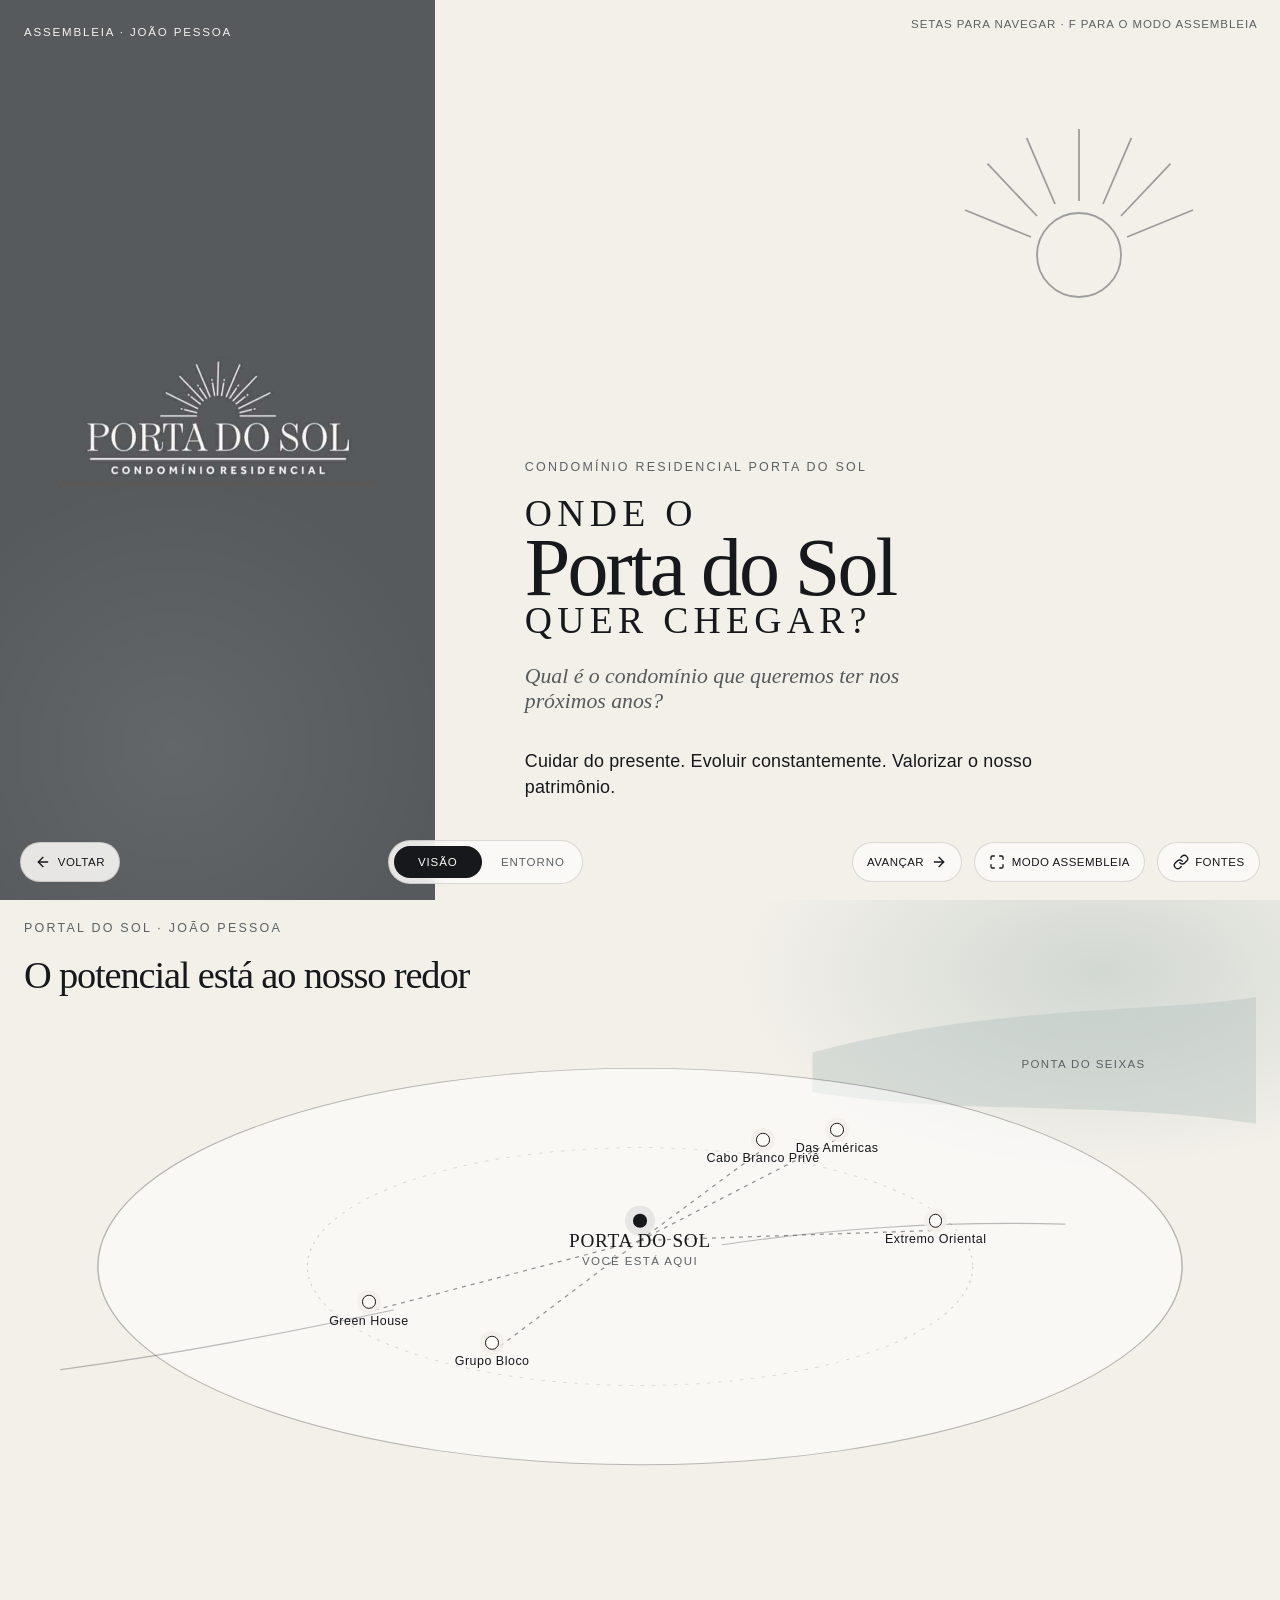
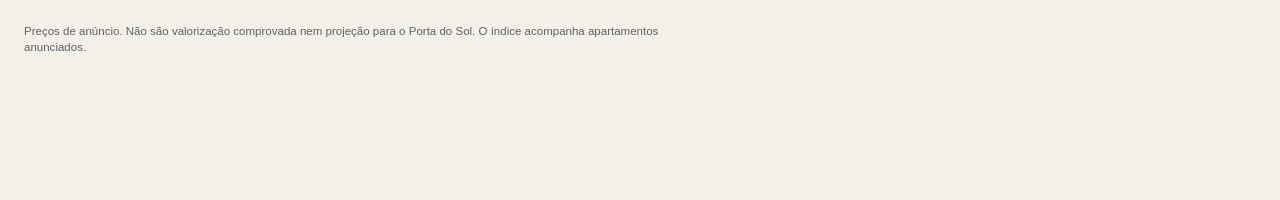
==== apresentacao/index.html @ 70b4ea30 "inicio" ====
<!DOCTYPE html>
<html lang="pt-BR">
<head>
  <meta charset="UTF-8">
  <meta name="viewport" content="width=device-width, initial-scale=1">
  <title>Porta do Sol · Assembleia</title>
  <link rel="stylesheet" href="css/tokens.css">
  <link rel="stylesheet" href="css/base.css">
  <link rel="stylesheet" href="css/screens.css">
</head>
<body>
  <p class="hint">Setas para navegar · F para o modo assembleia</p>

  <main>
    <section class="screen screen-visao" id="visao" aria-label="Onde o Porta do Sol quer chegar">
      <div class="brand-panel">
        <p class="brand-kicker">Assembleia · João Pessoa</p>
        <img class="brand-mark" src="assets/logo-placa.png" alt="Porta do Sol, Condomínio Residencial">
      </div>
      <div class="copy-panel">
        <svg class="sun" viewBox="0 0 200 160" aria-hidden="true">
          <circle cx="100" cy="128" r="28"></circle>
          <line x1="132" y1="116" x2="176" y2="98"></line>
          <line x1="128" y1="102" x2="164" y2="64"></line>
          <line x1="116" y1="94" x2="140" y2="38"></line>
          <line x1="100" y1="92" x2="100" y2="22"></line>
          <line x1="84" y1="94" x2="60" y2="38"></line>
          <line x1="72" y1="102" x2="36" y2="64"></line>
          <line x1="68" y1="116" x2="24" y2="98"></line>
        </svg>
        <p class="eyebrow">Condomínio Residencial Porta do Sol</p>
        <h1>
          <span class="line-soft">Onde o</span>
          <span class="line-name">Porta do Sol</span>
          <span class="line-soft">quer chegar?</span>
        </h1>
        <p class="question">Qual é o condomínio que queremos ter nos próximos anos?</p>
        <p class="complement">Cuidar do presente. Evoluir constantemente. Valorizar o nosso patrimônio.</p>
      </div>
    </section>

    <section class="screen screen-entorno" id="entorno" aria-label="O potencial está ao nosso redor">
      <header class="entorno-head">
        <div>
          <p class="eyebrow">Portal do Sol · João Pessoa</p>
          <h2>O potencial está ao nosso redor</h2>
        </div>
      </header>

      <div class="stage" id="stage">
        <svg class="territory" viewBox="0 0 1000 640" preserveAspectRatio="none" aria-hidden="true">
          <path class="coast" d="M640 70 C780 10 920 20 1000 0 L1000 160 C880 130 760 150 640 120 Z"></path>
          <ellipse class="land" cx="500" cy="340" rx="440" ry="250"></ellipse>
          <ellipse class="ring" cx="500" cy="340" rx="270" ry="150"></ellipse>
          <path class="avenue" d="M30 470 C220 430 360 370 500 330 S780 270 990 300"></path>
        </svg>
        <p class="anchor" id="anchor"></p>
        <button class="here" id="here" type="button">
          <span class="here-mark"></span>
          <strong>Porta do Sol</strong>
          <small>Você está aqui</small>
        </button>
        <div id="points"></div>
        <svg class="links" id="links" aria-hidden="true"></svg>

        <aside class="panel" id="panel" hidden>
          <div class="frame" id="panel-frame" hidden>
            <img id="panel-photo" alt="">
          </div>
          <div class="photo-nav" id="photo-nav" hidden>
            <button type="button" id="photo-prev">Anterior</button>
            <span id="photo-count"></span>
            <button type="button" id="photo-next">Próxima</button>
          </div>
          <div class="panel-top">
            <h3 id="panel-title" tabindex="-1"></h3>
            <button class="icon-btn" id="panel-close" type="button" aria-label="Fechar">
              <i data-lucide="x"></i>
            </button>
          </div>
          <p class="distance" id="panel-distance"></p>
          <p class="fact" id="panel-fact"></p>
          <p class="address" id="panel-address"></p>
          <p class="distance-note" id="panel-note"></p>
        </aside>
      </div>

      <div class="dock">
        <div>
          <div class="stats" id="stats"></div>
          <p class="method">Preços de anúncio. Não são valorização comprovada nem projeção para o Porta do Sol. O índice acompanha apartamentos anunciados.</p>
        </div>
        <div class="closing" aria-live="polite">
          <p class="closing-a">O entorno está evoluindo.</p>
          <p class="closing-b">E o Porta do Sol?</p>
          <p class="closing-c">Nosso potencial também depende da forma como cuidamos e evoluímos o que já temos.</p>
        </div>
        <div class="vision">
          <ol class="chain">
            <li>Condomínio menor</li>
            <li>Intervenções mais direcionadas</li>
            <li>Melhorias mais perceptíveis</li>
            <li>Melhor experiência</li>
            <li>Patrimônio mais bem cuidado</li>
          </ol>
          <p class="chain-note">Visão de evolução. Não é garantia de valorização financeira.</p>
          <button class="replay" id="replay" type="button">Rever a entrada</button>
        </div>
      </div>
    </section>
  </main>

  <div class="chrome">
    <button class="nav-btn" id="prev-btn" type="button">
      <i data-lucide="arrow-left"></i>
      <span>Voltar</span>
    </button>
    <nav class="dots" aria-label="Telas">
      <button type="button" data-go="visao">Visão</button>
      <button type="button" data-go="entorno">Entorno</button>
    </nav>
    <button class="nav-btn" id="next-btn" type="button">
      <span>Avançar</span>
      <i data-lucide="arrow-right"></i>
    </button>
    <button class="ghost-btn" id="assembly-btn" type="button" aria-pressed="false">
      <i data-lucide="maximize"></i>
      <span>Modo assembleia</span>
    </button>
    <button class="ghost-btn" id="sources-btn" type="button">
      <i data-lucide="link"></i>
      <span>Fontes</span>
    </button>
  </div>

  <dialog class="dialog" id="sources" aria-labelledby="sources-title">
    <div class="dialog-head">
      <h2 id="sources-title">Fontes</h2>
      <button class="icon-btn" id="sources-close" type="button" aria-label="Fechar fontes">
        <i data-lucide="x"></i>
      </button>
    </div>
    <div class="dialog-body" id="source-list"></div>
  </dialog>

  <script src="vendor/lucide.min.js"></script>
  <script src="js/data.js"></script>
  <script src="js/motion.js"></script>
  <script src="js/navigation.js"></script>
  <script src="js/app.js"></script>
</body>
</html>
---- apresentacao/css/tokens.css ----
:root {
  --ink: #16181b;
  --plate: #565a5d;
  --plate-deep: #45494c;
  --paper: #f3f0ea;
  --paper-2: #e7e2d9;
  --white: #fbfaf7;
  --muted: #5c6164;
  --line: rgba(22, 24, 27, 0.14);
  --line-strong: rgba(22, 24, 27, 0.28);
  --sea: #d5ddd8;
  --sea-deep: #b7c4be;
  --sand: #efe6d8;
  --shadow: 0 24px 60px rgba(22, 24, 27, 0.12);
  --serif: "Palatino Linotype", Palatino, "Iowan Old Style", Georgia, serif;
  --sans: "Segoe UI", "Helvetica Neue", sans-serif;
  --ease: cubic-bezier(0.22, 0.7, 0.2, 1);
  --chrome: 4.5rem;
}
---- apresentacao/css/base.css ----
*,
*::before,
*::after {
  box-sizing: border-box;
}

html {
  scroll-snap-type: y mandatory;
  scroll-behavior: smooth;
  background: var(--paper);
  color: var(--ink);
}

body {
  margin: 0;
  min-height: 100vh;
  font-family: var(--sans);
  background:
    radial-gradient(1200px 500px at 80% -10%, rgba(213, 221, 216, 0.7), transparent 60%),
    var(--paper);
}

button,
a {
  font: inherit;
  color: inherit;
}

button {
  cursor: pointer;
  background: none;
  border: 0;
  padding: 0;
}

img {
  max-width: 100%;
  display: block;
}

:focus-visible {
  outline: 2px solid var(--ink);
  outline-offset: 3px;
}

.chrome {
  position: fixed;
  z-index: 20;
  left: 1.25rem;
  right: 1.25rem;
  bottom: 1rem;
  display: flex;
  align-items: center;
  gap: 0.75rem;
  pointer-events: none;
}

.chrome > * {
  pointer-events: auto;
}

.nav-btn,
.ghost-btn {
  height: 2.5rem;
  padding: 0 0.9rem;
  border-radius: 999px;
  background: rgba(251, 250, 247, 0.88);
  border: 1px solid var(--line);
  backdrop-filter: blur(10px);
  display: inline-flex;
  align-items: center;
  gap: 0.4rem;
  letter-spacing: 0.04em;
  text-transform: uppercase;
  font-size: 0.72rem;
}

.nav-btn svg,
.ghost-btn svg {
  width: 1rem;
  height: 1rem;
}

.dots {
  margin: 0 auto;
  display: flex;
  gap: 0.4rem;
  padding: 0.3rem;
  border-radius: 999px;
  background: rgba(251, 250, 247, 0.88);
  border: 1px solid var(--line);
  backdrop-filter: blur(10px);
}

.dots button {
  min-width: 5.5rem;
  height: 2rem;
  padding: 0 0.8rem;
  border-radius: 999px;
  font-size: 0.72rem;
  letter-spacing: 0.08em;
  text-transform: uppercase;
  color: var(--muted);
}

.dots button[aria-current="true"] {
  background: var(--ink);
  color: var(--white);
}

.hint {
  position: fixed;
  top: 1.1rem;
  right: 1.4rem;
  z-index: 20;
  margin: 0;
  font-size: 0.72rem;
  letter-spacing: 0.08em;
  text-transform: uppercase;
  color: var(--muted);
}

.dialog {
  width: min(640px, calc(100vw - 2rem));
  border: 0;
  border-radius: 1.25rem;
  padding: 0;
  background: var(--white);
  color: var(--ink);
  box-shadow: var(--shadow);
}

.dialog::backdrop {
  background: rgba(22, 24, 27, 0.46);
}

.dialog-head,
.dialog-body {
  padding: 1.25rem 1.4rem;
}

.dialog-head {
  display: flex;
  justify-content: space-between;
  align-items: center;
  border-bottom: 1px solid var(--line);
}

.dialog-head h2 {
  margin: 0;
  font-family: var(--serif);
  font-size: 1.6rem;
  font-weight: 500;
}

.dialog-body {
  max-height: min(70vh, 640px);
  overflow: auto;
}

.source + .source {
  margin-top: 1.1rem;
  padding-top: 1.1rem;
  border-top: 1px solid var(--line);
}

.source h3 {
  margin: 0 0 0.25rem;
  font-size: 1rem;
}

.source p {
  margin: 0.2rem 0;
  color: var(--muted);
  font-size: 0.92rem;
  line-height: 1.45;
}

.source a {
  color: var(--ink);
}

body.is-assembly .hint,
body.is-assembly #sources-btn,
body.is-assembly .nav-btn span,
body.is-assembly .ghost-btn span {
  display: none;
}

body.is-assembly .nav-btn,
body.is-assembly .ghost-btn {
  width: 2.75rem;
  padding: 0;
  justify-content: center;
}

body.is-assembly .dots button {
  min-width: 0;
  width: 0.7rem;
  height: 0.7rem;
  padding: 0;
  font-size: 0;
  background: transparent;
  border: 1px solid var(--ink);
}

body.is-assembly .dots button[aria-current="true"] {
  background: var(--ink);
}

@media (max-width: 800px) {
  .nav-btn span,
  .ghost-btn span {
    display: none;
  }

  .nav-btn,
  .ghost-btn {
    width: 2.5rem;
    padding: 0;
    justify-content: center;
  }

  .hint {
    display: none;
  }
}

@media (prefers-reduced-motion: reduce) {
  html {
    scroll-behavior: auto;
  }
}
---- apresentacao/css/screens.css ----
.screen {
  position: relative;
  height: 100vh;
  height: 100dvh;
  scroll-snap-align: start;
  scroll-snap-stop: always;
  overflow: hidden;
}

.screen-visao {
  display: grid;
  grid-template-columns: minmax(260px, 34vw) 1fr;
  background: var(--paper);
}

.brand-panel {
  position: relative;
  display: grid;
  grid-template-rows: auto 1fr;
  align-items: center;
  padding: 1.6rem 1.5rem 6rem;
  background: var(--plate);
  color: #f4f2ee;
  overflow: hidden;
}

.brand-panel::before {
  content: "";
  position: absolute;
  width: 140%;
  height: 70%;
  left: -30%;
  bottom: -18%;
  background: radial-gradient(circle, rgba(255, 255, 255, 0.08), transparent 62%);
  pointer-events: none;
}

.brand-kicker {
  position: relative;
  margin: 0;
  align-self: start;
  letter-spacing: 0.16em;
  text-transform: uppercase;
  font-size: 0.72rem;
}

.brand-mark {
  position: relative;
  width: min(100%, 320px);
  margin: 0 auto;
}

.sun {
  position: absolute;
  width: min(38vh, 300px);
  right: 6%;
  top: 7%;
  opacity: 0.55;
  pointer-events: none;
}

.sun circle,
.sun line {
  fill: none;
  stroke: var(--plate);
  stroke-width: 1.2;
}

.sun line {
  stroke-dasharray: 48;
  stroke-dashoffset: 48;
}

.copy-panel {
  position: relative;
  display: flex;
  flex-direction: column;
  justify-content: flex-end;
  padding: 8vh 7vw 11vh;
}

.eyebrow {
  margin: 0 0 1.4rem;
  letter-spacing: 0.18em;
  text-transform: uppercase;
  font-size: 0.78rem;
  color: var(--muted);
}

.screen-visao h1 {
  margin: 0;
  font-family: var(--serif);
  font-weight: 500;
  font-size: clamp(3.1rem, 6.4vw, 6.6rem);
  line-height: 0.9;
  letter-spacing: -0.035em;
}

.screen-visao h1 span {
  display: block;
}

.screen-visao h1 .line-soft {
  font-size: 0.46em;
  letter-spacing: 0.14em;
  text-transform: uppercase;
  font-weight: 500;
}

.question {
  max-width: 28rem;
  margin: 1.6rem 0 0;
  font-family: var(--serif);
  font-style: italic;
  font-size: clamp(1.15rem, 1.7vw, 1.45rem);
  color: var(--plate);
}

.complement {
  margin: 2.2rem 0 0;
  max-width: 36rem;
  font-size: clamp(1rem, 1.4vw, 1.2rem);
  letter-spacing: 0.01em;
  line-height: 1.45;
}

.screen-visao.is-in .line-soft,
.screen-visao.is-in .line-name,
.screen-visao.is-in .question,
.screen-visao.is-in .complement,
.screen-visao.is-in .eyebrow {
  animation: rise 0.9s var(--ease) both;
}

.screen-visao.is-in .line-name { animation-delay: 0.12s; }
.screen-visao.is-in .line-soft:last-of-type { animation-delay: 0.22s; }
.screen-visao.is-in .question { animation-delay: 0.38s; }
.screen-visao.is-in .complement { animation-delay: 0.52s; }

.screen-visao.is-in .sun line {
  animation: draw 1.5s var(--ease) forwards;
}

.screen-visao.is-in .sun line:nth-child(3) { animation-delay: 0.05s; }
.screen-visao.is-in .sun line:nth-child(4) { animation-delay: 0.1s; }
.screen-visao.is-in .sun line:nth-child(5) { animation-delay: 0.15s; }
.screen-visao.is-in .sun line:nth-child(6) { animation-delay: 0.2s; }
.screen-visao.is-in .sun line:nth-child(7) { animation-delay: 0.25s; }
.screen-visao.is-in .sun line:nth-child(8) { animation-delay: 0.3s; }
.screen-visao.is-in .sun line:nth-child(9) { animation-delay: 0.35s; }
.screen-visao.is-in .sun line:nth-child(10) { animation-delay: 0.4s; }

.screen-entorno {
  display: grid;
  grid-template-rows: auto 1fr auto;
  padding: 1.3rem 1.5rem 5.2rem;
  background:
    radial-gradient(520px 280px at 86% 8%, rgba(183, 196, 190, 0.55), transparent 70%),
    var(--paper);
}

.entorno-head {
  display: flex;
  justify-content: space-between;
  align-items: flex-end;
  gap: 1rem;
  padding-right: 8rem;
}

.entorno-head h2 {
  margin: 0.25rem 0 0;
  font-family: var(--serif);
  font-weight: 500;
  font-size: clamp(1.8rem, 3vw, 3rem);
  letter-spacing: -0.03em;
  line-height: 0.95;
}

.stage {
  position: relative;
  min-height: 0;
  margin: 0.2rem 0 0.4rem;
  overflow: hidden;
}

.territory {
  position: absolute;
  inset: 0;
  width: 100%;
  height: 100%;
}

.territory .land {
  fill: rgba(255, 255, 255, 0.55);
  stroke: var(--line-strong);
  stroke-width: 1.2;
}

.territory .ring {
  fill: none;
  stroke: rgba(22, 24, 27, 0.16);
  stroke-dasharray: 3 6;
}

.territory .coast {
  fill: rgba(183, 196, 190, 0.45);
  stroke: none;
}

.territory .avenue {
  fill: none;
  stroke: rgba(22, 24, 27, 0.28);
  stroke-width: 1.4;
  stroke-linecap: round;
  stroke-dasharray: 280;
  stroke-dashoffset: 280;
}

.screen-entorno.phase-map .avenue,
.screen-entorno.phase-points .avenue,
.screen-entorno.phase-stats .avenue,
.screen-entorno.phase-evoluindo .avenue,
.screen-entorno.phase-pergunta .avenue,
.screen-entorno.phase-fecho .avenue {
  animation: draw 1.6s var(--ease) forwards;
}

.here,
.point,
.anchor {
  position: absolute;
  transform: translate(-50%, -50%);
  z-index: 2;
}

.here {
  left: 50%;
  top: 48%;
  display: grid;
  justify-items: center;
  gap: 0.15rem;
  text-align: center;
  background: transparent;
}

.here-mark {
  width: 0.85rem;
  height: 0.85rem;
  border-radius: 50%;
  background: var(--ink);
  box-shadow: 0 0 0 8px rgba(22, 24, 27, 0.08);
}

.here strong {
  font-family: var(--serif);
  font-size: clamp(1rem, 1.5vw, 1.35rem);
  font-weight: 500;
  letter-spacing: 0.04em;
  text-transform: uppercase;
}

.here small,
.anchor {
  font-size: 0.72rem;
  letter-spacing: 0.12em;
  text-transform: uppercase;
  color: var(--muted);
}

.anchor {
  z-index: 1;
}

.point {
  display: grid;
  justify-items: center;
  gap: 0.28rem;
  width: 7.5rem;
  opacity: 0;
}

.point i,
.point .dot {
  width: 0.85rem;
  height: 0.85rem;
  border-radius: 50%;
  border: 1.5px solid var(--ink);
  background: var(--white);
  box-shadow: 0 0 0 5px rgba(243, 240, 234, 0.8);
}

.point span {
  font-size: 0.78rem;
  letter-spacing: 0.04em;
  line-height: 1.15;
  text-align: center;
}

.point.is-selected .dot,
.point:hover .dot,
.point:focus-visible .dot {
  background: var(--ink);
}

.screen-entorno.phase-points .point,
.screen-entorno.phase-stats .point,
.screen-entorno.phase-evoluindo .point,
.screen-entorno.phase-pergunta .point,
.screen-entorno.phase-fecho .point {
  animation: pop 0.55s var(--ease) forwards;
}

.links {
  position: absolute;
  inset: 0;
  width: 100%;
  height: 100%;
  pointer-events: none;
  z-index: 1;
}

.links line {
  stroke: var(--ink);
  stroke-width: 1.25;
  stroke-dasharray: 4 5;
  opacity: 0;
}

.links line.is-on {
  opacity: 0.45;
}

.dock {
  display: grid;
  grid-template-columns: 1.15fr 0.85fr;
  gap: 0.7rem 1rem;
  align-items: end;
}

.vision {
  grid-column: 1 / -1;
  display: flex;
  flex-wrap: wrap;
  align-items: baseline;
  gap: 0.35rem 0.8rem;
}

.stats {
  display: grid;
  grid-template-columns: repeat(3, 1fr);
  gap: 0.7rem;
}

.stat {
  padding: 0.75rem 0.8rem 0.7rem;
  background: rgba(251, 250, 247, 0.78);
  border: 1px solid var(--line);
  border-radius: 1rem;
  opacity: 0;
  transform: translateY(10px);
}

.screen-entorno.phase-stats .stat,
.screen-entorno.phase-evoluindo .stat,
.screen-entorno.phase-pergunta .stat,
.screen-entorno.phase-fecho .stat {
  animation: rise 0.6s var(--ease) forwards;
}

.screen-entorno.phase-stats .stat:nth-child(2),
.screen-entorno.phase-evoluindo .stat:nth-child(2),
.screen-entorno.phase-pergunta .stat:nth-child(2),
.screen-entorno.phase-fecho .stat:nth-child(2) { animation-delay: 0.12s; }

.screen-entorno.phase-stats .stat:nth-child(3),
.screen-entorno.phase-evoluindo .stat:nth-child(3),
.screen-entorno.phase-pergunta .stat:nth-child(3),
.screen-entorno.phase-fecho .stat:nth-child(3) { animation-delay: 0.24s; }

.stat strong {
  display: block;
  font-family: var(--serif);
  font-size: clamp(1.45rem, 2.2vw, 2.15rem);
  font-weight: 500;
  letter-spacing: -0.03em;
  line-height: 1;
}

.stat em,
.stat small {
  display: block;
  font-style: normal;
}

.stat em {
  margin-top: 0.35rem;
  font-size: 0.78rem;
  line-height: 1.3;
}

.stat small,
.method,
.chain-note,
.distance-note {
  color: var(--muted);
  font-size: 0.72rem;
  line-height: 1.35;
}

.stat a {
  color: var(--muted);
}

.method {
  margin: 0.45rem 0 0;
}

.closing p {
  margin: 0;
  opacity: 0;
  transform: translateY(8px);
}

.closing-a,
.closing-b {
  font-family: var(--serif);
  letter-spacing: -0.03em;
}

.closing-a {
  font-size: clamp(1.35rem, 2vw, 1.9rem);
}

.closing-b {
  margin-top: 0.2rem;
  font-size: clamp(1.7rem, 2.6vw, 2.4rem);
}

.closing-c {
  max-width: 34rem;
  margin-top: 0.45rem;
  font-size: 0.98rem;
  line-height: 1.4;
}

.chain {
  display: flex;
  flex-wrap: wrap;
  gap: 0.35rem 0.15rem;
  margin: 0.7rem 0 0;
  padding: 0;
  list-style: none;
  opacity: 0;
}

.chain li {
  font-size: 0.72rem;
  letter-spacing: 0.06em;
  text-transform: uppercase;
}

.chain li:not(:last-child)::after {
  content: "→";
  margin: 0 0.35rem;
  color: var(--muted);
}

.chain-note {
  margin: 0.3rem 0 0;
  opacity: 0;
}

.phase-evoluindo .closing-a,
.phase-pergunta .closing-a,
.phase-fecho .closing-a,
.phase-pergunta .closing-b,
.phase-fecho .closing-b,
.phase-fecho .closing-c,
.phase-fecho .chain,
.phase-fecho .chain-note {
  opacity: 1;
  transform: none;
  transition: opacity 0.7s var(--ease), transform 0.7s var(--ease);
}

.panel {
  position: absolute;
  top: 0.2rem;
  right: 0.2rem;
  z-index: 5;
  width: min(320px, 32vw);
  max-height: 100%;
  overflow: auto;
  padding: 0.85rem;
  border-radius: 1.15rem;
  background: var(--white);
  border: 1px solid var(--line);
  box-shadow: var(--shadow);
}

.panel.is-left {
  right: auto;
  left: 1.4rem;
}

.panel[hidden] {
  display: none;
}

.panel-top {
  display: flex;
  justify-content: space-between;
  align-items: flex-start;
  gap: 0.5rem;
}

.panel h3 {
  margin: 0;
  font-family: var(--serif);
  font-size: 1.35rem;
  font-weight: 500;
  letter-spacing: -0.02em;
}

.panel .distance {
  margin: 0.35rem 0 0;
  letter-spacing: 0.08em;
  text-transform: uppercase;
  font-size: 0.72rem;
}

.panel .fact {
  margin: 0.55rem 0 0;
  line-height: 1.4;
}

.panel .address {
  margin: 0.35rem 0 0;
  color: var(--muted);
  font-size: 0.85rem;
}

.frame {
  margin: 0 0 0.7rem;
  border-radius: 0.8rem;
  overflow: hidden;
  background: var(--paper-2);
  aspect-ratio: 16 / 10;
}

.frame img {
  width: 100%;
  height: 100%;
  object-fit: cover;
}

.photo-nav {
  display: flex;
  justify-content: space-between;
  margin-top: 0.45rem;
  font-size: 0.75rem;
  letter-spacing: 0.06em;
  text-transform: uppercase;
}

.icon-btn {
  width: 2rem;
  height: 2rem;
  border-radius: 50%;
  border: 1px solid var(--line);
  display: grid;
  place-items: center;
}

.icon-btn svg {
  width: 1rem;
  height: 1rem;
}

.replay {
  margin-top: 0.45rem;
  font-size: 0.72rem;
  letter-spacing: 0.08em;
  text-transform: uppercase;
  color: var(--muted);
  opacity: 0;
}

.phase-fecho .replay {
  opacity: 1;
}

@keyframes rise {
  from { opacity: 0; transform: translateY(16px); }
  to { opacity: 1; transform: none; }
}

@keyframes draw {
  to { stroke-dashoffset: 0; }
}

@keyframes pop {
  from { opacity: 0; transform: translate(-50%, -40%) scale(0.85); }
  to { opacity: 1; transform: translate(-50%, -50%) scale(1); }
}

@media (max-width: 980px) {
  .screen-entorno {
    height: auto;
    min-height: 100dvh;
    overflow: visible;
  }

  .stage {
    height: 52vh;
  }

  .screen-visao {
    grid-template-columns: 1fr;
    grid-template-rows: 28vh 1fr;
  }

  .sun { display: none; }

  .copy-panel { padding: 1.5rem 1.3rem 6rem; }

  .dock,
  .entorno-head {
    grid-template-columns: 1fr;
    padding-right: 0;
    display: block;
  }

  .stats { margin-bottom: 0.8rem; }

  .panel {
    position: fixed;
    left: 0.8rem;
    right: 0.8rem;
    top: auto;
    bottom: 4.6rem;
    width: auto;
  }
}

@media (max-height: 760px) {
  .screen-visao h1 { font-size: clamp(2.6rem, 6vh, 4.4rem); }
  .dock { min-height: 0; }
  .stat { padding: 0.45rem 0.6rem; }
  .stat em { font-size: 0.7rem; }
  .closing-b { font-size: 1.35rem; }
  .chain li { font-size: 0.64rem; }
}

@media (prefers-reduced-motion: reduce) {
  .screen-visao.is-in .line-soft,
  .screen-visao.is-in .line-name,
  .screen-visao.is-in .question,
  .screen-visao.is-in .complement,
  .screen-visao.is-in .eyebrow,
  .stat,
  .closing p,
  .chain,
  .chain-note,
  .replay {
    animation: none !important;
    opacity: 1 !important;
    transform: none !important;
  }

  .point {
    animation: none !important;
    opacity: 1 !important;
    transform: translate(-50%, -50%) !important;
  }

  .sun line,
  .territory .avenue {
    stroke-dashoffset: 0;
  }
}
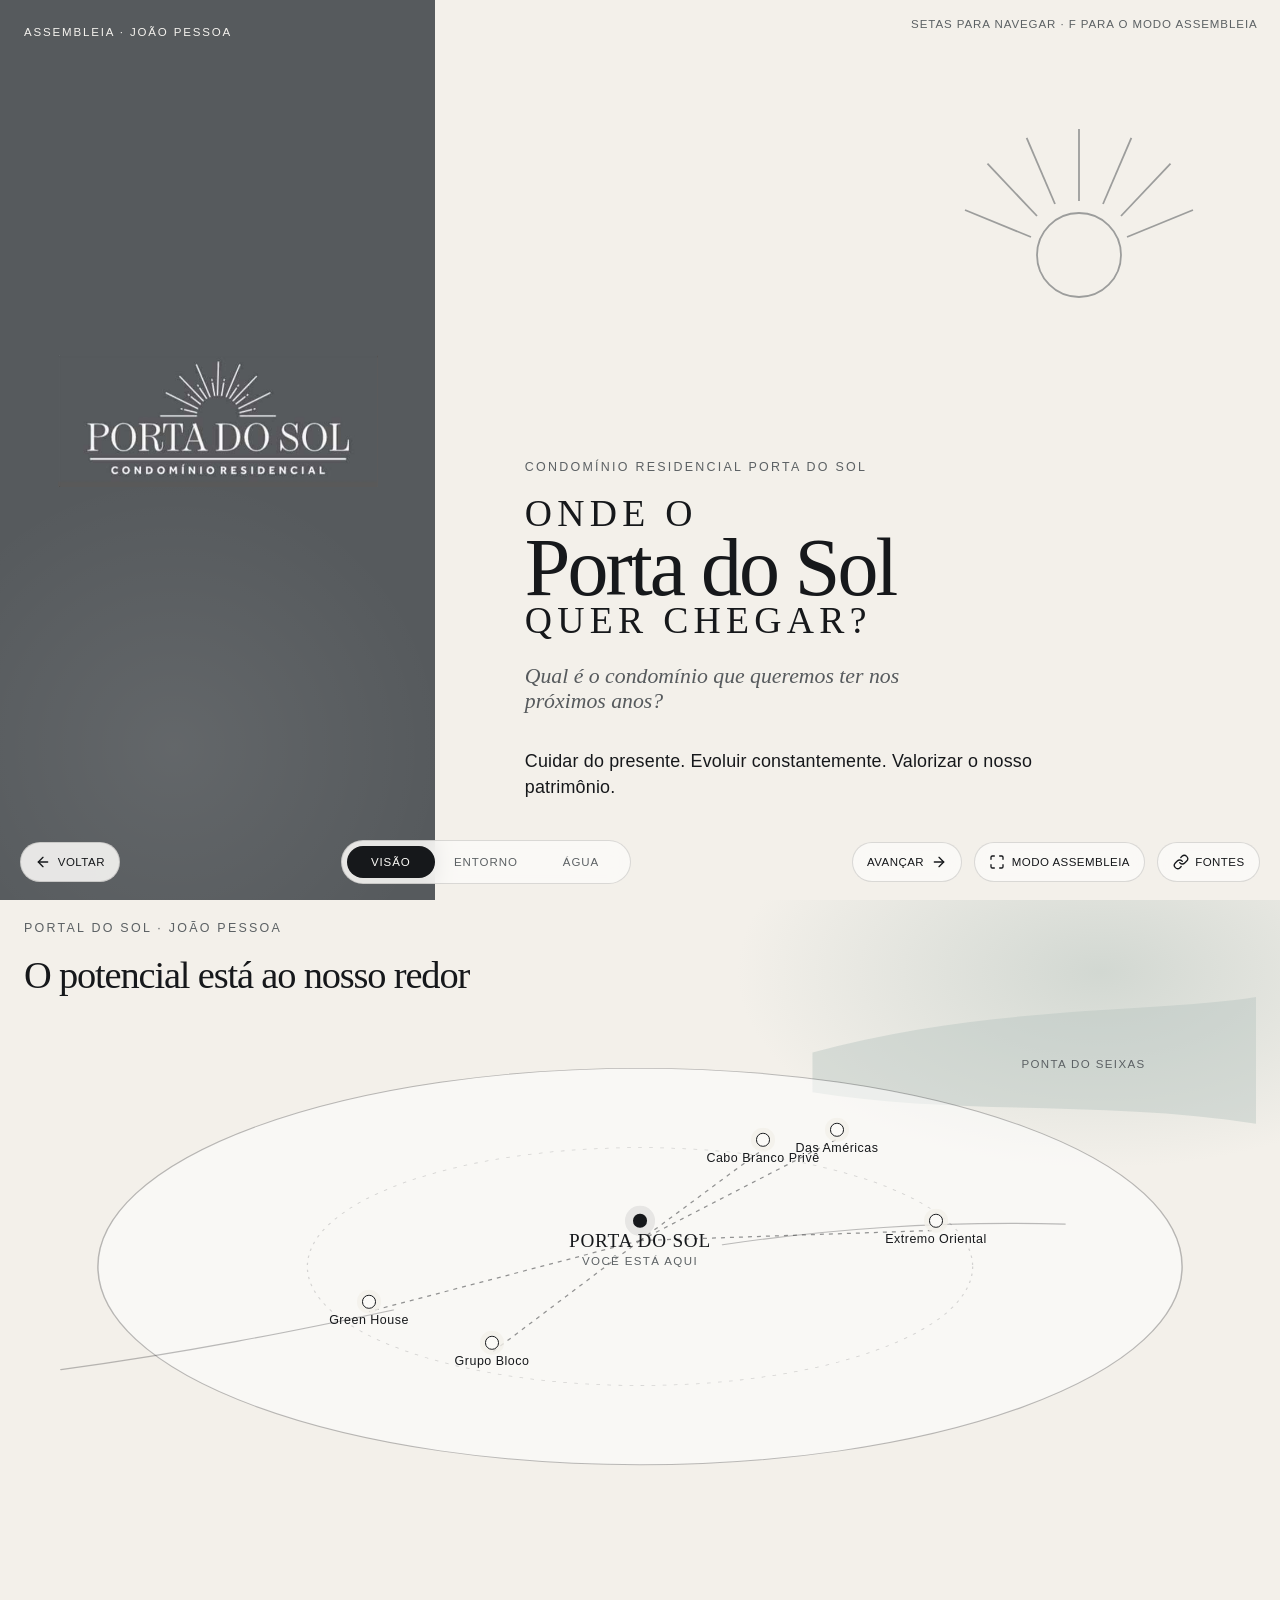
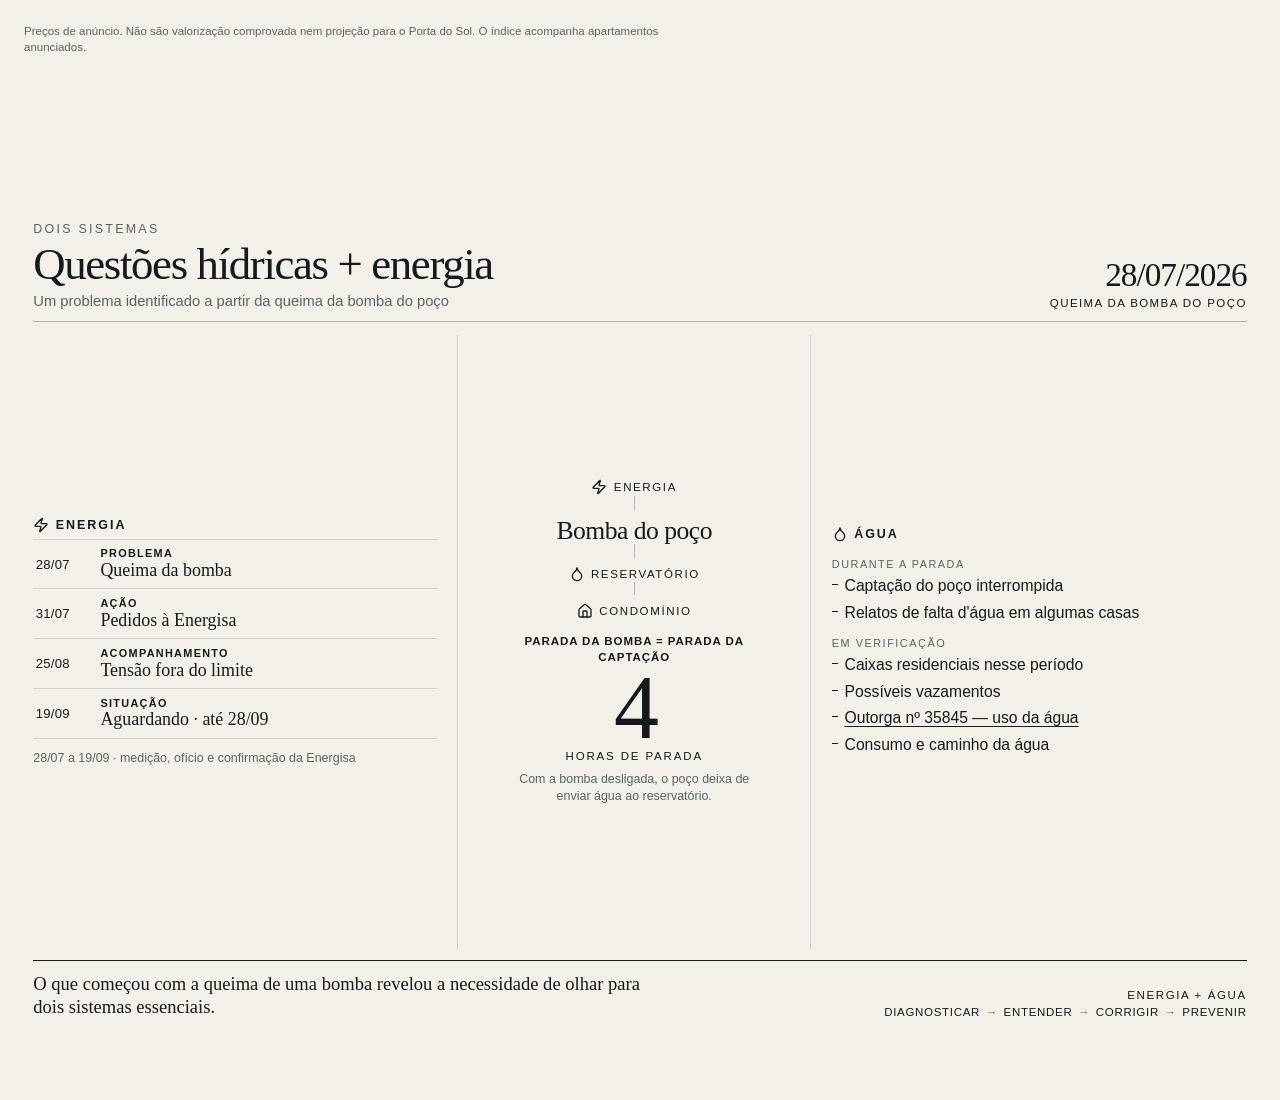
==== commit 874737ea: "pagina agua e energia" ====
--- a/apresentacao/index.html
+++ b/apresentacao/index.html
@@ -108,6 +108,110 @@
         </div>
       </div>
     </section>
+
+    <section class="screen screen-hidrico" id="hidrico" aria-label="Questões hídricas e energia">
+      <header class="hidrico-top">
+        <div>
+          <p class="eyebrow">Dois sistemas</p>
+          <h2>Questões hídricas + energia</h2>
+          <p class="hidrico-sub">Um problema identificado a partir da queima da bomba do poço</p>
+        </div>
+        <p class="marco">
+          <strong>28/07/2026</strong>
+          <span>Queima da bomba do poço</span>
+        </p>
+      </header>
+
+      <div class="hidrico-body">
+        <div class="track">
+          <h3>
+            <i data-lucide="zap"></i>
+            Energia
+          </h3>
+          <div class="marks">
+            <button type="button" class="mark" data-detail="problema">
+              <time>28/07</time>
+              <b>Problema</b>
+              <span>Queima da bomba</span>
+            </button>
+            <button type="button" class="mark" data-detail="acao">
+              <time>31/07</time>
+              <b>Ação</b>
+              <span>Pedidos à Energisa</span>
+            </button>
+            <button type="button" class="mark" data-detail="acompanhamento">
+              <time>25/08</time>
+              <b>Acompanhamento</b>
+              <span>Tensão fora do limite</span>
+            </button>
+            <button type="button" class="mark" data-detail="situacao">
+              <time>19/09</time>
+              <b>Situação</b>
+              <span>Aguardando · até 28/09</span>
+            </button>
+          </div>
+          <p class="span-line">28/07 a 19/09 · medição, ofício e confirmação da Energisa</p>
+        </div>
+
+        <div class="spine">
+          <ol class="flow">
+            <li>
+              <i data-lucide="zap"></i>
+              Energia
+            </li>
+            <li class="is-pump">Bomba do poço</li>
+            <li>
+              <i data-lucide="droplet"></i>
+              Reservatório
+            </li>
+            <li>
+              <i data-lucide="house"></i>
+              Condomínio
+            </li>
+          </ol>
+          <p class="equation">Parada da bomba = parada da captação</p>
+          <p class="hours">
+            <strong>4</strong>
+            <small>horas de parada</small>
+          </p>
+          <p class="hours-note">Com a bomba desligada, o poço deixa de enviar água ao reservatório.</p>
+        </div>
+
+        <div class="track">
+          <h3>
+            <i data-lucide="droplet"></i>
+            Água
+          </h3>
+          <p class="water-label">Durante a parada</p>
+          <ul class="points">
+            <li>Captação do poço interrompida</li>
+            <li>Relatos de falta d'água em algumas casas</li>
+          </ul>
+          <p class="water-label">Em verificação</p>
+          <ul class="points">
+            <li>Caixas residenciais nesse período</li>
+            <li>Possíveis vazamentos</li>
+            <li>
+              <button type="button" data-detail="outorga">Outorga nº 35845 — uso da água</button>
+            </li>
+            <li>Consumo e caminho da água</li>
+          </ul>
+        </div>
+      </div>
+
+      <footer class="hidrico-foot">
+        <p>O que começou com a queima de uma bomba revelou a necessidade de olhar para dois sistemas essenciais.</p>
+        <div>
+          <p class="pair">Energia + Água</p>
+          <ol class="steps">
+            <li>Diagnosticar</li>
+            <li>Entender</li>
+            <li>Corrigir</li>
+            <li>Prevenir</li>
+          </ol>
+        </div>
+      </footer>
+    </section>
   </main>
 
   <div class="chrome">
@@ -118,6 +222,7 @@
     <nav class="dots" aria-label="Telas">
       <button type="button" data-go="visao">Visão</button>
       <button type="button" data-go="entorno">Entorno</button>
+      <button type="button" data-go="hidrico">Água</button>
     </nav>
     <button class="nav-btn" id="next-btn" type="button">
       <span>Avançar</span>
@@ -143,6 +248,16 @@
     <div class="dialog-body" id="source-list"></div>
   </dialog>
 
+  <dialog class="dialog" id="detail" aria-labelledby="detail-title">
+    <div class="dialog-head">
+      <h2 id="detail-title"></h2>
+      <button class="icon-btn" id="detail-close" type="button" aria-label="Fechar detalhe">
+        <i data-lucide="x"></i>
+      </button>
+    </div>
+    <div class="dialog-body" id="detail-body"></div>
+  </dialog>
+
   <script src="vendor/lucide.min.js"></script>
   <script src="js/data.js"></script>
   <script src="js/motion.js"></script>
--- a/apresentacao/css/screens.css
+++ b/apresentacao/css/screens.css
@@ -535,9 +535,13 @@
 }
 
 .panel .address {
-  margin: 0.35rem 0 0;
-  color: var(--muted);
+  margin: 0.45rem 0 0;
   font-size: 0.85rem;
+}
+
+.panel .address a {
+  color: var(--ink);
+  text-underline-offset: 0.15em;
 }
 
 .frame {
@@ -643,6 +647,371 @@
   }
 }
 
+.screen-hidrico {
+  display: flex;
+  flex-direction: column;
+  padding: 1.35rem 2.6vw 5.1rem;
+  background: var(--paper);
+}
+
+.hidrico-top {
+  display: flex;
+  justify-content: space-between;
+  align-items: flex-end;
+  gap: 1.5rem;
+  padding-bottom: 0.75rem;
+  border-bottom: 1px solid var(--line-strong);
+}
+
+.screen-hidrico h2 {
+  margin: 0;
+  font-family: var(--serif);
+  font-weight: 500;
+  font-size: clamp(2rem, 3.5vw, 3.35rem);
+  letter-spacing: -0.03em;
+  line-height: 0.95;
+}
+
+.screen-hidrico .eyebrow {
+  margin-bottom: 0.45rem;
+}
+
+.hidrico-sub {
+  margin: 0.45rem 0 0;
+  color: var(--muted);
+  font-size: 0.92rem;
+}
+
+.marco {
+  margin: 0;
+  text-align: right;
+}
+
+.marco strong {
+  display: block;
+  font-family: var(--serif);
+  font-weight: 500;
+  font-size: clamp(1.7rem, 2.6vw, 2.5rem);
+  letter-spacing: -0.03em;
+  line-height: 1;
+}
+
+.marco span {
+  display: block;
+  margin-top: 0.35rem;
+  font-size: 0.72rem;
+  letter-spacing: 0.12em;
+  text-transform: uppercase;
+}
+
+.hidrico-body {
+  flex: 1;
+  min-height: 0;
+  display: grid;
+  grid-template-columns: minmax(210px, 1.05fr) minmax(230px, 0.92fr) minmax(210px, 1.08fr);
+  gap: 0 1.3rem;
+  padding-top: 0.85rem;
+}
+
+.track {
+  display: flex;
+  flex-direction: column;
+  justify-content: center;
+}
+
+.track h3,
+.flow li {
+  display: flex;
+  align-items: center;
+  gap: 0.4rem;
+}
+
+.track h3 {
+  margin: 0 0 0.35rem;
+  font-size: 0.78rem;
+  font-weight: 600;
+  letter-spacing: 0.16em;
+  text-transform: uppercase;
+}
+
+.track h3 svg,
+.flow svg {
+  width: 1rem;
+  height: 1rem;
+  stroke: currentColor;
+}
+
+.mark {
+  width: 100%;
+  display: grid;
+  grid-template-columns: 3.4rem 1fr;
+  column-gap: 0.65rem;
+  row-gap: 0.05rem;
+  padding: 0.48rem 0.15rem;
+  border-top: 1px solid var(--line);
+  text-align: left;
+}
+
+.mark:last-child {
+  border-bottom: 1px solid var(--line);
+}
+
+.mark:hover,
+.mark:focus-visible,
+.points button:hover,
+.points button:focus-visible {
+  color: var(--plate-deep);
+}
+
+.mark time {
+  grid-row: 1 / span 2;
+  align-self: center;
+  font-variant-numeric: tabular-nums;
+  font-size: 0.82rem;
+  letter-spacing: 0.02em;
+}
+
+.mark b {
+  font-size: 0.68rem;
+  font-weight: 650;
+  letter-spacing: 0.12em;
+  text-transform: uppercase;
+}
+
+.mark span {
+  font-family: var(--serif);
+  font-size: 1.12rem;
+  line-height: 1.15;
+}
+
+.span-line {
+  margin: 0.7rem 0 0;
+  color: var(--muted);
+  font-size: 0.78rem;
+  line-height: 1.35;
+}
+
+.spine {
+  display: flex;
+  flex-direction: column;
+  align-items: center;
+  justify-content: center;
+  text-align: center;
+  padding: 0 0.8rem;
+  border-left: 1px solid var(--line);
+  border-right: 1px solid var(--line);
+}
+
+.flow {
+  margin: 0;
+  padding: 0;
+  list-style: none;
+  display: flex;
+  flex-direction: column;
+  align-items: center;
+}
+
+.flow li {
+  flex-wrap: wrap;
+  justify-content: center;
+  gap: 0.35rem 0.4rem;
+  font-size: 0.72rem;
+  letter-spacing: 0.14em;
+  text-transform: uppercase;
+}
+
+.flow li + li::before {
+  content: "";
+  flex: 0 0 100%;
+  height: 0.85rem;
+  margin-bottom: 0.15rem;
+  background: linear-gradient(var(--line-strong), var(--line-strong)) center / 1px 100% no-repeat;
+}
+
+.flow li.is-pump {
+  margin: 0.05rem 0;
+  font-family: var(--serif);
+  font-size: clamp(1.35rem, 2vw, 1.8rem);
+  letter-spacing: -0.02em;
+  text-transform: none;
+  line-height: 1;
+}
+
+.equation {
+  margin: 0.95rem 0 0.15rem;
+  max-width: 16rem;
+  font-size: 0.72rem;
+  font-weight: 650;
+  letter-spacing: 0.08em;
+  text-transform: uppercase;
+  line-height: 1.35;
+}
+
+.hours {
+  margin: 0.15rem 0 0;
+  line-height: 0.85;
+}
+
+.hours strong {
+  font-family: var(--serif);
+  font-weight: 500;
+  font-size: clamp(4.2rem, 10vh, 6.4rem);
+  letter-spacing: -0.05em;
+}
+
+.hours small {
+  display: block;
+  margin-top: 0.35rem;
+  font-size: 0.72rem;
+  letter-spacing: 0.16em;
+  text-transform: uppercase;
+}
+
+.hours-note {
+  max-width: 16rem;
+  margin: 0.55rem 0 0;
+  color: var(--muted);
+  font-size: 0.78rem;
+  line-height: 1.35;
+}
+
+.water-label {
+  margin: 0.7rem 0 0.15rem;
+  color: var(--muted);
+  font-size: 0.68rem;
+  letter-spacing: 0.14em;
+  text-transform: uppercase;
+}
+
+.points {
+  margin: 0;
+  padding: 0;
+  list-style: none;
+}
+
+.points li {
+  position: relative;
+  padding: 0.22rem 0 0.22rem 0.8rem;
+  font-size: 0.98rem;
+  line-height: 1.25;
+}
+
+.points li::before {
+  content: "";
+  position: absolute;
+  left: 0;
+  top: 0.72rem;
+  width: 0.38rem;
+  height: 1px;
+  background: var(--ink);
+}
+
+.points button {
+  font-size: inherit;
+  line-height: inherit;
+  text-align: left;
+  text-decoration: underline;
+  text-underline-offset: 0.18em;
+}
+
+.hidrico-foot {
+  display: flex;
+  align-items: flex-end;
+  justify-content: space-between;
+  gap: 1.5rem;
+  margin-top: 0.7rem;
+  padding-top: 0.7rem;
+  border-top: 1px solid var(--ink);
+}
+
+.hidrico-foot > p {
+  margin: 0;
+  max-width: 40rem;
+  font-family: var(--serif);
+  font-size: clamp(1rem, 1.45vw, 1.28rem);
+  line-height: 1.25;
+}
+
+.pair {
+  margin: 0 0 0.35rem;
+  text-align: right;
+  font-size: 0.72rem;
+  letter-spacing: 0.14em;
+  text-transform: uppercase;
+}
+
+.steps {
+  display: flex;
+  gap: 0.35rem;
+  margin: 0;
+  padding: 0;
+  list-style: none;
+  font-size: 0.72rem;
+  letter-spacing: 0.06em;
+  text-transform: uppercase;
+}
+
+.steps li + li::before {
+  content: "→";
+  margin-right: 0.35rem;
+  color: var(--muted);
+}
+
+.detail-list {
+  margin: 0;
+  padding: 0;
+  list-style: none;
+}
+
+.detail-list li {
+  padding: 0.45rem 0;
+  border-top: 1px solid var(--line);
+  line-height: 1.35;
+}
+
+.detail-list li:first-child {
+  border-top: 0;
+  padding-top: 0;
+}
+
+.detail-source {
+  margin: 0.9rem 0 0;
+  color: var(--muted);
+  font-size: 0.82rem;
+}
+
+@media (max-width: 980px) {
+  .hidrico-top,
+  .hidrico-foot {
+    display: block;
+  }
+
+  .marco,
+  .pair,
+  .steps {
+    text-align: left;
+    margin-top: 0.8rem;
+  }
+
+  .hidrico-body {
+    display: block;
+    overflow: auto;
+  }
+
+  .spine {
+    margin: 1rem 0;
+    padding: 0.8rem 0;
+    border-left: 0;
+    border-right: 0;
+    border-top: 1px solid var(--line);
+    border-bottom: 1px solid var(--line);
+  }
+
+  .screen-hidrico {
+    overflow: auto;
+  }
+}
+
 @media (max-height: 760px) {
   .screen-visao h1 { font-size: clamp(2.6rem, 6vh, 4.4rem); }
   .dock { min-height: 0; }
@@ -650,6 +1019,15 @@
   .stat em { font-size: 0.7rem; }
   .closing-b { font-size: 1.35rem; }
   .chain li { font-size: 0.64rem; }
+  .screen-hidrico { padding-top: 0.85rem; }
+  .screen-hidrico h2 { font-size: 1.85rem; }
+  .marco strong { font-size: 1.45rem; }
+  .mark { padding: 0.28rem 0.15rem; }
+  .mark span { font-size: 1rem; }
+  .hours strong { font-size: 3rem; }
+  .flow li.is-pump { font-size: 1.25rem; }
+  .hidrico-foot > p { font-size: 0.95rem; }
+  .points li { font-size: 0.88rem; }
 }
 
 @media (prefers-reduced-motion: reduce) {
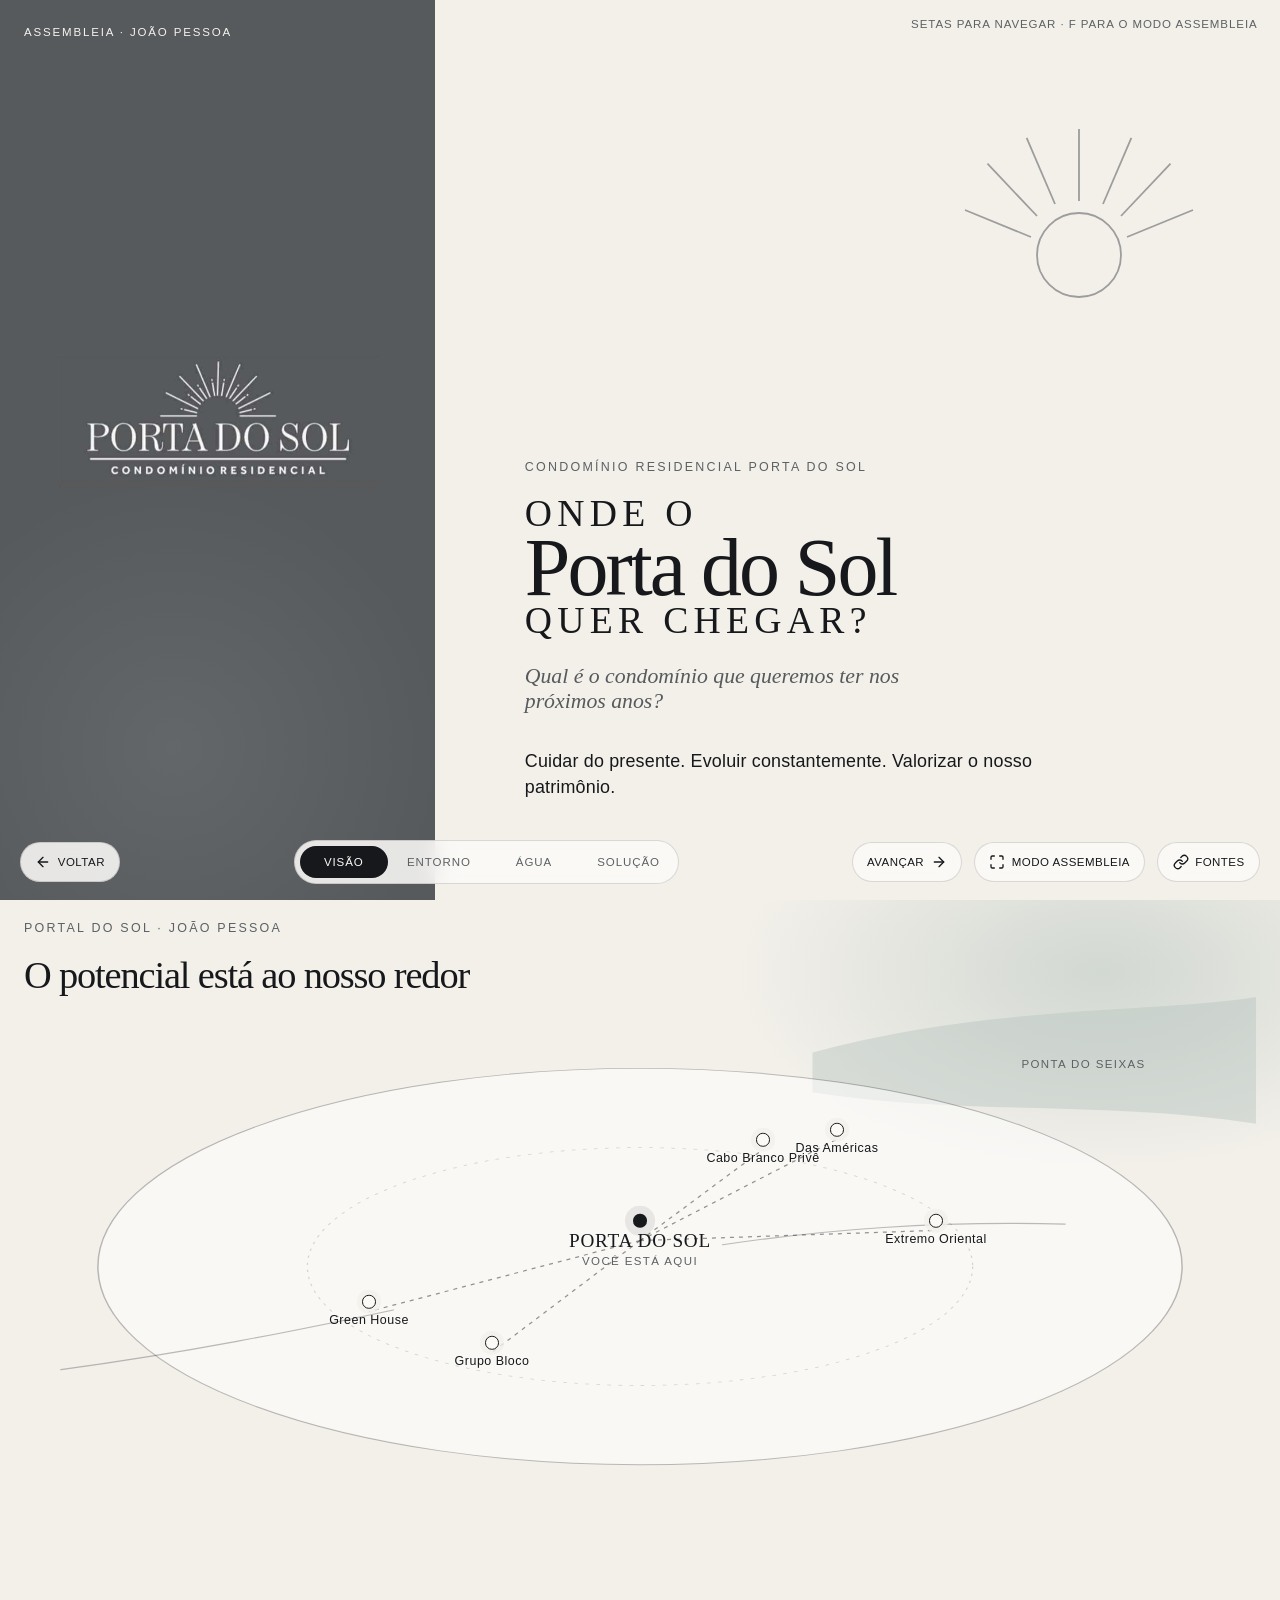
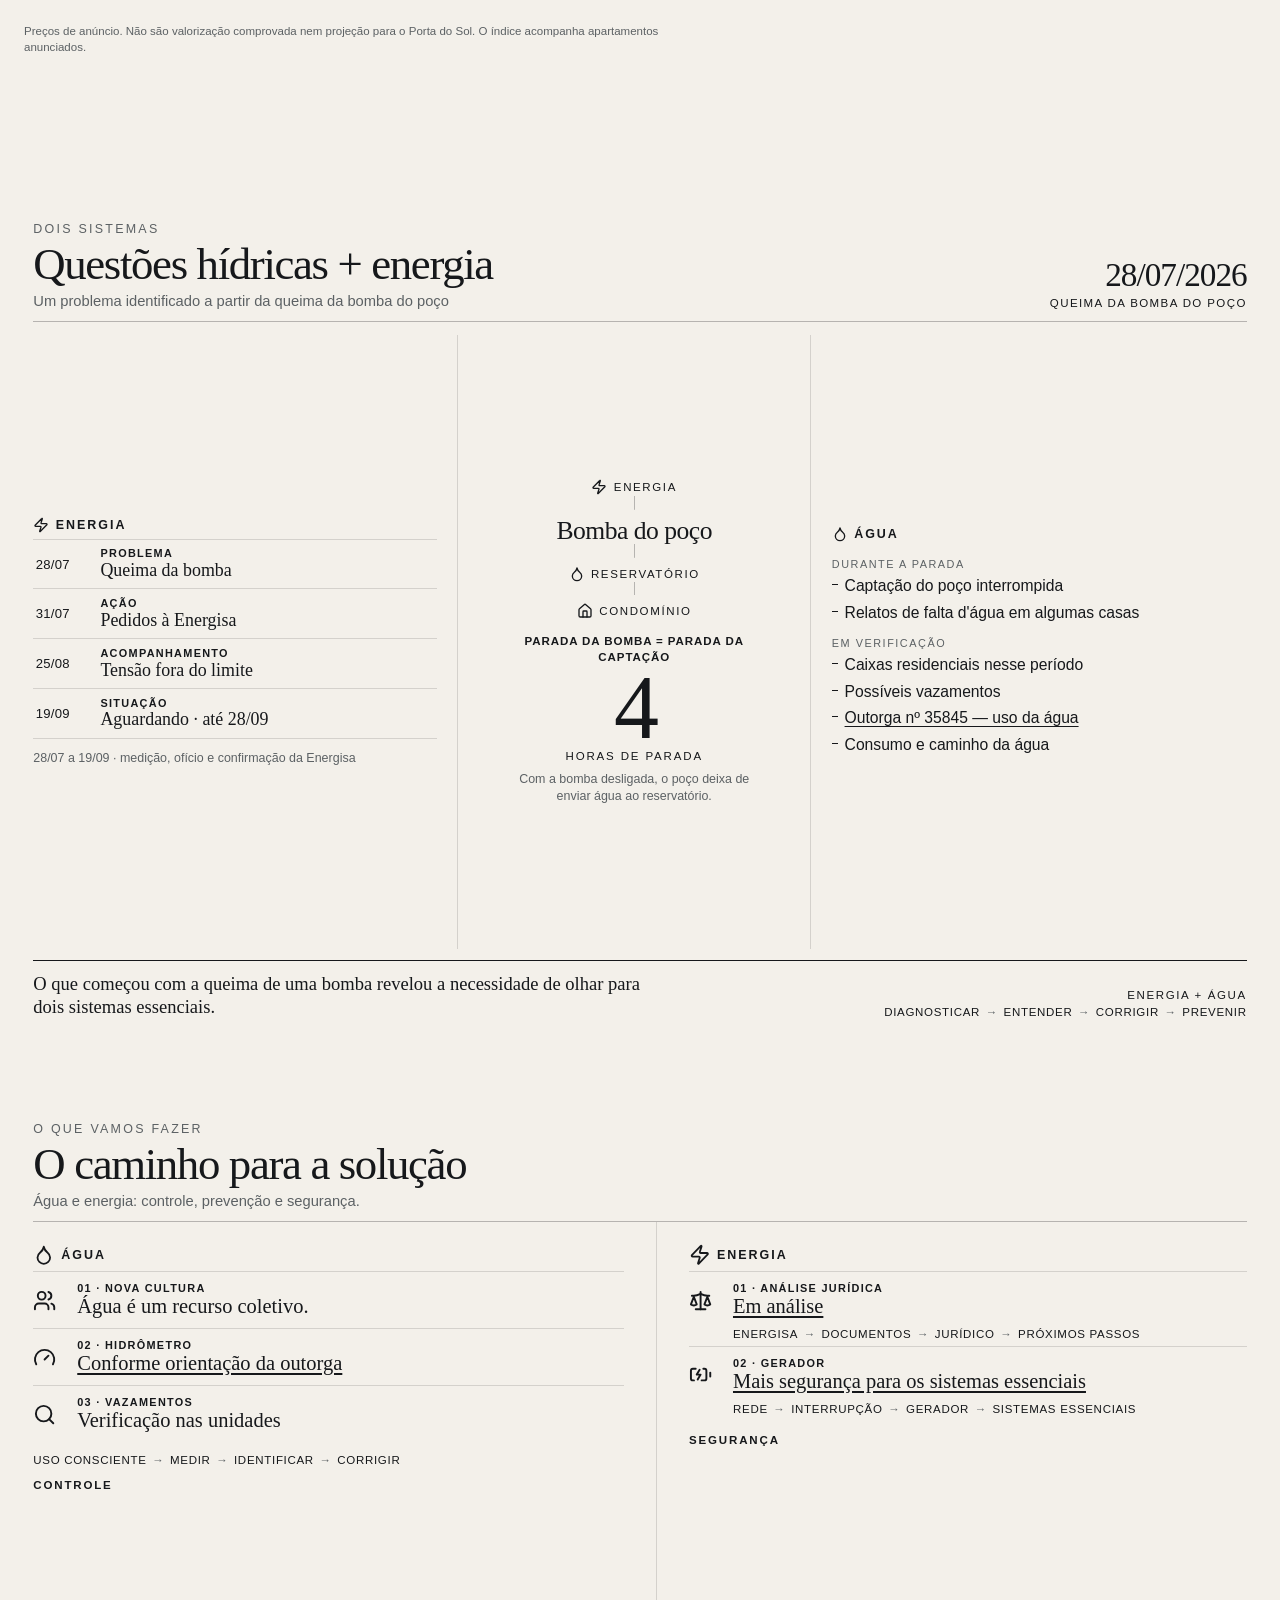
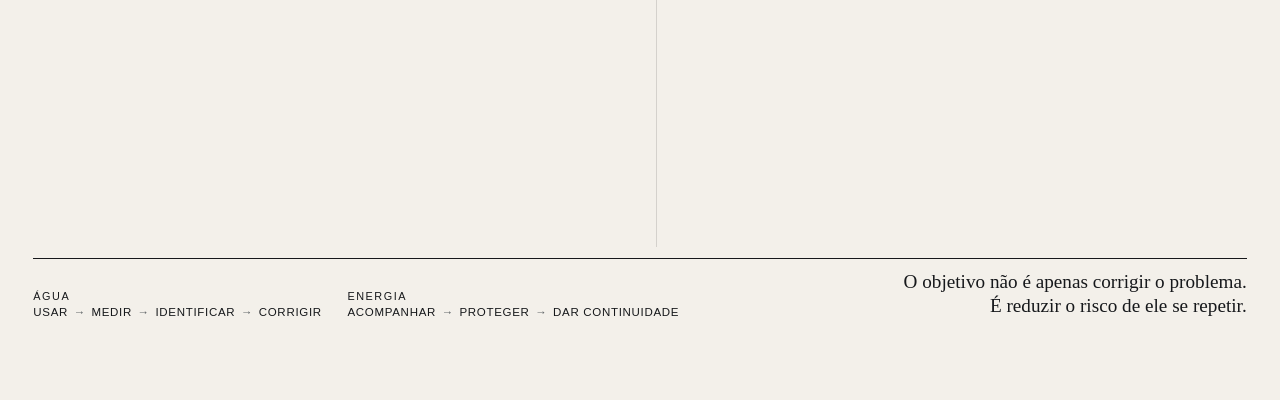
==== commit 4065a18f: "pagina solição agua e energia" ====
--- a/apresentacao/index.html
+++ b/apresentacao/index.html
@@ -212,6 +212,115 @@
         </div>
       </footer>
     </section>
+
+    <section class="screen screen-caminho" id="caminho" aria-label="O caminho para a solução">
+      <header class="caminho-top">
+        <p class="eyebrow">O que vamos fazer</p>
+        <h2>O caminho para a solução</h2>
+        <p class="caminho-sub">Água e energia: controle, prevenção e segurança.</p>
+      </header>
+
+      <div class="caminho-body">
+        <div class="frente">
+          <h3>
+            <i data-lucide="droplet"></i>
+            Água
+          </h3>
+          <ol class="acoes">
+            <li>
+              <i data-lucide="users"></i>
+              <b>01 · Nova cultura</b>
+              <span>Água é um recurso coletivo.</span>
+            </li>
+            <li>
+              <button type="button" data-detail="hidrometro">
+                <i data-lucide="gauge"></i>
+                <b>02 · Hidrômetro</b>
+                <span>Conforme orientação da outorga</span>
+              </button>
+            </li>
+            <li>
+              <i data-lucide="search"></i>
+              <b>03 · Vazamentos</b>
+              <span>Verificação nas unidades</span>
+            </li>
+          </ol>
+          <ol class="steps cadeia">
+            <li>Uso consciente</li>
+            <li>Medir</li>
+            <li>Identificar</li>
+            <li>Corrigir</li>
+          </ol>
+          <p class="frente-papel">Controle</p>
+        </div>
+
+        <div class="frente">
+          <h3>
+            <i data-lucide="zap"></i>
+            Energia
+          </h3>
+          <ol class="acoes">
+            <li>
+              <button type="button" data-detail="juridico">
+                <i data-lucide="scale"></i>
+                <b>01 · Análise jurídica</b>
+                <span>Em análise</span>
+              </button>
+            </li>
+            <li class="acao-cadeia">
+              <ol class="steps">
+                <li>Energisa</li>
+                <li>Documentos</li>
+                <li>Jurídico</li>
+                <li>Próximos passos</li>
+              </ol>
+            </li>
+            <li>
+              <button type="button" data-detail="gerador">
+                <i data-lucide="battery-charging"></i>
+                <b>02 · Gerador</b>
+                <span>Mais segurança para os sistemas essenciais</span>
+              </button>
+            </li>
+            <li class="acao-cadeia">
+              <ol class="steps">
+                <li>Rede</li>
+                <li>Interrupção</li>
+                <li>Gerador</li>
+                <li>Sistemas essenciais</li>
+              </ol>
+            </li>
+          </ol>
+          <p class="frente-papel">Segurança</p>
+        </div>
+      </div>
+
+      <footer class="caminho-foot">
+        <div class="fecho-duplo">
+          <div>
+            <p>Água</p>
+            <ol class="steps">
+              <li>Usar</li>
+              <li>Medir</li>
+              <li>Identificar</li>
+              <li>Corrigir</li>
+            </ol>
+          </div>
+          <div>
+            <p>Energia</p>
+            <ol class="steps">
+              <li>Acompanhar</li>
+              <li>Proteger</li>
+              <li>Dar continuidade</li>
+            </ol>
+          </div>
+        </div>
+        <p class="fecho-frase">
+          <span>O objetivo não é apenas corrigir o problema.</span>
+          <span>É reduzir o risco de ele se repetir.</span>
+        </p>
+      </footer>
+    </section>
   </main>
 
   <div class="chrome">
@@ -223,6 +332,7 @@
       <button type="button" data-go="visao">Visão</button>
       <button type="button" data-go="entorno">Entorno</button>
       <button type="button" data-go="hidrico">Água</button>
+      <button type="button" data-go="caminho">Solução</button>
     </nav>
     <button class="nav-btn" id="next-btn" type="button">
       <span>Avançar</span>
--- a/apresentacao/css/screens.css
+++ b/apresentacao/css/screens.css
@@ -980,6 +980,181 @@
   font-size: 0.82rem;
 }
 
+.screen-caminho {
+  display: flex;
+  flex-direction: column;
+  padding: 1.35rem 2.6vw 5.1rem;
+  background: var(--paper);
+}
+
+.caminho-top {
+  padding-bottom: 0.75rem;
+  border-bottom: 1px solid var(--line-strong);
+}
+
+.screen-caminho h2 {
+  margin: 0;
+  font-family: var(--serif);
+  font-weight: 500;
+  font-size: clamp(2rem, 3.5vw, 3.35rem);
+  letter-spacing: -0.03em;
+  line-height: 0.95;
+}
+
+.screen-caminho .eyebrow {
+  margin-bottom: 0.45rem;
+}
+
+.caminho-sub {
+  margin: 0.45rem 0 0;
+  color: var(--muted);
+  font-size: 0.92rem;
+}
+
+.caminho-body {
+  flex: 1;
+  min-height: 0;
+  display: grid;
+  grid-template-columns: 1fr 1fr;
+  gap: 0 2rem;
+}
+
+.frente {
+  display: flex;
+  flex-direction: column;
+  justify-content: flex-start;
+  padding-top: 1.4rem;
+  min-width: 0;
+}
+
+.frente + .frente {
+  padding-left: 2rem;
+  border-left: 1px solid var(--line);
+}
+
+.frente h3 {
+  display: flex;
+  align-items: center;
+  gap: 0.4rem;
+  margin: 0 0 0.35rem;
+  font-size: 0.78rem;
+  font-weight: 600;
+  letter-spacing: 0.16em;
+  text-transform: uppercase;
+}
+
+.frente h3 svg {
+  width: 1.35rem;
+  height: 1.35rem;
+}
+
+.acoes {
+  margin: 0;
+  padding: 0;
+  list-style: none;
+}
+
+.acoes > li,
+.acoes button {
+  display: grid;
+  grid-template-columns: 2.1rem 1fr;
+  column-gap: 0.65rem;
+  row-gap: 0.05rem;
+  width: 100%;
+  padding: 0.62rem 0;
+  border-top: 1px solid var(--line);
+  text-align: left;
+}
+
+.acoes > li:has(> button),
+.acoes > li.acao-cadeia {
+  display: block;
+  padding: 0;
+  border-top: 0;
+}
+
+.acoes svg {
+  grid-row: 1 / span 2;
+  align-self: center;
+  width: 1.45rem;
+  height: 1.45rem;
+}
+
+.acoes b {
+  font-size: 0.68rem;
+  font-weight: 650;
+  letter-spacing: 0.12em;
+  text-transform: uppercase;
+}
+
+.acoes span {
+  font-family: var(--serif);
+  font-size: clamp(1.15rem, 1.6vw, 1.45rem);
+  line-height: 1.15;
+}
+
+.acoes button span {
+  text-decoration: underline;
+  text-underline-offset: 0.16em;
+}
+
+.acao-cadeia .steps,
+.cadeia {
+  flex-wrap: wrap;
+  row-gap: 0.25rem;
+}
+
+.acao-cadeia .steps {
+  margin: 0 0 0.35rem 2.75rem;
+}
+
+.cadeia {
+  margin: 0.7rem 0 0;
+}
+
+.frente-papel {
+  margin: 0.85rem 0 0;
+  font-size: 0.72rem;
+  font-weight: 650;
+  letter-spacing: 0.16em;
+  text-transform: uppercase;
+}
+
+.caminho-foot {
+  display: flex;
+  align-items: flex-end;
+  justify-content: space-between;
+  gap: 1.5rem;
+  margin-top: 0.7rem;
+  padding-top: 0.7rem;
+  border-top: 1px solid var(--ink);
+}
+
+.fecho-duplo {
+  display: flex;
+  gap: 1.6rem;
+}
+
+.fecho-duplo p {
+  margin: 0 0 0.3rem;
+  font-size: 0.68rem;
+  letter-spacing: 0.14em;
+  text-transform: uppercase;
+}
+
+.fecho-frase {
+  margin: 0;
+  max-width: 28rem;
+  text-align: right;
+  font-family: var(--serif);
+  font-size: clamp(1.05rem, 1.5vw, 1.35rem);
+  line-height: 1.25;
+}
+
+.fecho-frase span {
+  display: block;
+}
+
 @media (max-width: 980px) {
   .hidrico-top,
   .hidrico-foot {
@@ -1007,8 +1182,28 @@
     border-bottom: 1px solid var(--line);
   }
 
-  .screen-hidrico {
+  .screen-hidrico,
+  .screen-caminho {
     overflow: auto;
+  }
+
+  .caminho-body,
+  .caminho-foot,
+  .fecho-duplo {
+    display: block;
+  }
+
+  .frente + .frente {
+    margin-top: 1rem;
+    padding: 1rem 0 0;
+    border-left: 0;
+    border-top: 1px solid var(--line);
+  }
+
+  .fecho-frase,
+  .fecho-duplo div + div {
+    text-align: left;
+    margin-top: 0.8rem;
   }
 }
 
@@ -1028,6 +1223,12 @@
   .flow li.is-pump { font-size: 1.25rem; }
   .hidrico-foot > p { font-size: 0.95rem; }
   .points li { font-size: 0.88rem; }
+  .screen-caminho { padding-top: 0.85rem; }
+  .screen-caminho h2 { font-size: 1.85rem; }
+  .acoes span { font-size: 1.05rem; }
+  .acoes > li,
+  .acoes button { padding: 0.35rem 0; }
+  .fecho-frase { font-size: 0.95rem; }
 }
 
 @media (prefers-reduced-motion: reduce) {
